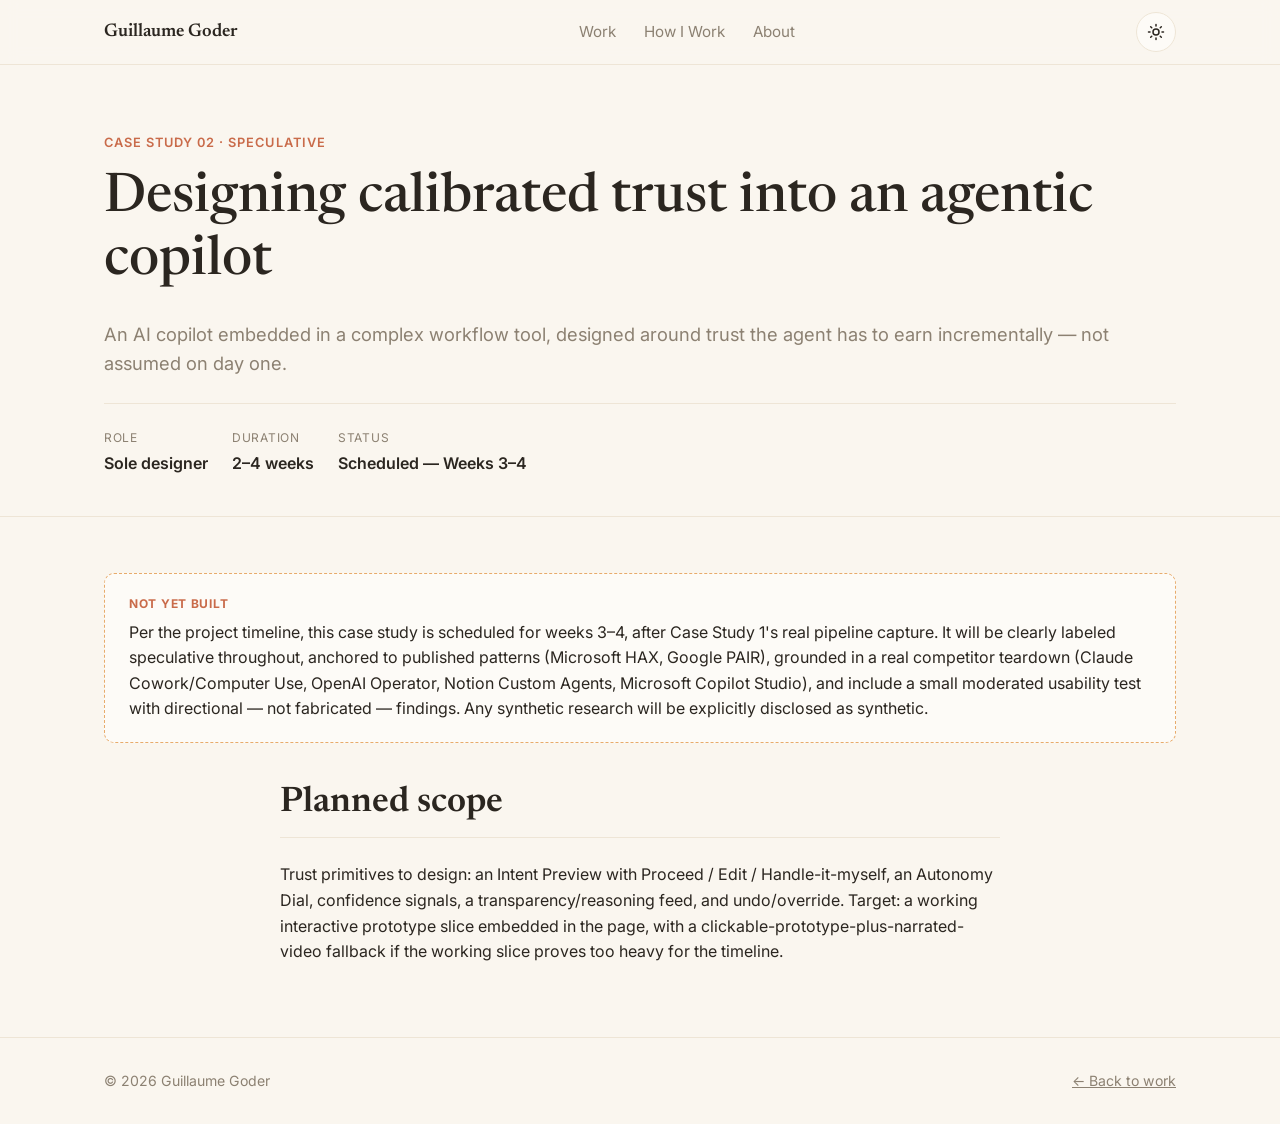
==== case-studies/agent-trust.html @ 8652c0f5 "Week 0: site shell, IA, visual system, dark mode" ====
<!DOCTYPE html>
<html lang="en" data-theme="light">
<head>
<meta charset="UTF-8" />
<meta name="viewport" content="width=device-width, initial-scale=1.0" />
<title>Calibrated Trust in an Agentic Copilot — Guillaume Goder</title>
<meta name="description" content="Case study: designing calibrated trust primitives — intent preview, autonomy dial, undo — into a speculative agentic copilot." />
<link rel="preconnect" href="https://fonts.googleapis.com">
<link rel="preconnect" href="https://fonts.gstatic.com" crossorigin>
<link href="https://fonts.googleapis.com/css2?family=Newsreader:ital,wght@0,400..600;1,400..600&family=Inter:wght@400;500;600;700&display=swap" rel="stylesheet">
<link rel="stylesheet" href="../styles.css" />
<script>
  (function () {
    var saved = localStorage.getItem("gg-theme");
    var theme = saved || (window.matchMedia("(prefers-color-scheme: dark)").matches ? "dark" : "light");
    document.documentElement.setAttribute("data-theme", theme);
  })();
</script>
</head>
<body>

<header class="site-header">
  <div class="wrap">
    <a class="brand" href="../index.html">Guillaume Goder</a>
    <nav aria-label="Primary">
      <ul class="nav-links">
        <li><a href="../index.html#work">Work</a></li>
        <li><a href="../index.html#how-i-work">How I Work</a></li>
        <li><a href="../index.html#about">About</a></li>
      </ul>
    </nav>
    <div style="display:flex; align-items:center; gap:10px;">
      <button class="theme-toggle" aria-label="Toggle dark mode" aria-pressed="false">
        <svg class="icon-sun" viewBox="0 0 24 24" fill="none" stroke="currentColor" stroke-width="2" stroke-linecap="round"><circle cx="12" cy="12" r="4"/><path d="M12 2v2M12 20v2M4.9 4.9l1.4 1.4M17.7 17.7l1.4 1.4M2 12h2M20 12h2M4.9 19.1l1.4-1.4M17.7 6.3l1.4-1.4"/></svg>
        <svg class="icon-moon" viewBox="0 0 24 24" fill="none" stroke="currentColor" stroke-width="2" stroke-linecap="round" stroke-linejoin="round"><path d="M21 12.8A9 9 0 1111.2 3a7 7 0 009.8 9.8z"/></svg>
      </button>
      <button class="nav-toggle" aria-label="Toggle menu" aria-expanded="false">
        <svg viewBox="0 0 24 24" width="18" height="18" fill="none" stroke="currentColor" stroke-width="2" stroke-linecap="round"><path d="M3 6h18M3 12h18M3 18h18"/></svg>
      </button>
    </div>
  </div>
</header>

<main>
  <article>
    <header class="cs-header">
      <div class="wrap">
        <span class="eyebrow">Case Study 02 · Speculative</span>
        <h1>Designing calibrated trust into an agentic copilot</h1>
        <p class="lede">An AI copilot embedded in a complex workflow tool, designed around trust the agent has to earn incrementally — not assumed on day one.</p>
        <div class="cs-meta">
          <div class="cs-meta-item"><div class="label">Role</div><div class="value">Sole designer</div></div>
          <div class="cs-meta-item"><div class="label">Duration</div><div class="value">2–4 weeks</div></div>
          <div class="cs-meta-item"><div class="label">Status</div><div class="value">Scheduled — Weeks 3–4</div></div>
        </div>
      </div>
    </header>

    <div class="cs-body">
      <div class="wrap">
        <div class="status-banner">
          <div class="label">Not yet built</div>
          <p style="margin:0;">Per the project timeline, this case study is scheduled for weeks 3–4, after Case Study 1's real pipeline capture. It will be clearly labeled speculative throughout, anchored to published patterns (Microsoft HAX, Google PAIR), grounded in a real competitor teardown (Claude Cowork/Computer Use, OpenAI Operator, Notion Custom Agents, Microsoft Copilot Studio), and include a small moderated usability test with directional — not fabricated — findings. Any synthetic research will be explicitly disclosed as synthetic.</p>
        </div>
        <section class="cs-block">
          <h2>Planned scope</h2>
          <p>Trust primitives to design: an Intent Preview with Proceed / Edit / Handle-it-myself, an Autonomy Dial, confidence signals, a transparency/reasoning feed, and undo/override. Target: a working interactive prototype slice embedded in the page, with a clickable-prototype-plus-narrated-video fallback if the working slice proves too heavy for the timeline.</p>
        </section>
      </div>
    </div>
  </article>
</main>

<footer class="site-footer">
  <div class="wrap">
    <p>© <span id="year"></span> Guillaume Goder</p>
    <p><a href="../index.html">← Back to work</a></p>
  </div>
</footer>

<script>document.getElementById("year").textContent = new Date().getFullYear();</script>
<script src="../script.js"></script>
</body>
</html>
---- styles.css ----
/* ==========================================================================
   Guillaume Goder — UX Portfolio
   Design system: Newsreader (headlines) + Inter (body/UI)
   Warm editorial palette, light + dark mode
   ========================================================================== */

:root {
  --bg: #FAF6EF;
  --surface: #FDFBF7;
  --text: #2B2620;
  --text-muted: #8C8172;
  --text-muted-2: #9A8F7A;
  --accent-1: #E8AB6B; /* ochre */
  --accent-2: #C96B4A; /* terracotta */
  --border: #EEE5D6;

  --font-head: "Newsreader", Georgia, serif;
  --font-body: "Inter", -apple-system, BlinkMacSystemFont, sans-serif;

  --radius: 10px;
  --max-width: 1120px;
  --transition: 180ms ease;
}

html[data-theme="dark"] {
  --bg: #1C1811;
  --surface: #221D15;
  --text: #F2EDE3;
  --text-muted: #A79A85;
  --text-muted-2: #A79A85;
  --accent-1: #EFB979;
  --accent-2: #E08A63;
  --border: #332B20;
}

* { box-sizing: border-box; }

html {
  scroll-behavior: smooth;
}

body {
  margin: 0;
  background: var(--bg);
  color: var(--text);
  font-family: var(--font-body);
  font-size: 16px;
  line-height: 1.6;
  transition: background var(--transition), color var(--transition);
  -webkit-font-smoothing: antialiased;
}

h1, h2, h3, h4 {
  font-family: var(--font-head);
  font-weight: 600;
  line-height: 1.15;
  margin: 0 0 0.5em;
  color: var(--text);
}

h1 { font-size: clamp(2.2rem, 5vw, 3.4rem); font-weight: 500; }
h2 { font-size: clamp(1.6rem, 3.2vw, 2.2rem); }
h3 { font-size: 1.3rem; }

p { margin: 0 0 1em; color: var(--text); }
p.lede { font-size: 1.15rem; color: var(--text-muted); }

a { color: inherit; }

.wrap {
  max-width: var(--max-width);
  margin: 0 auto;
  padding: 0 24px;
}

/* ---------------- Header / Nav ---------------- */

.site-header {
  position: sticky;
  top: 0;
  z-index: 50;
  background: color-mix(in srgb, var(--bg) 88%, transparent);
  backdrop-filter: blur(8px);
  border-bottom: 1px solid var(--border);
}

.site-header .wrap {
  display: flex;
  align-items: center;
  justify-content: space-between;
  height: 64px;
}

.brand {
  font-family: var(--font-head);
  font-size: 1.15rem;
  font-weight: 600;
  text-decoration: none;
  color: var(--text);
}

.nav-links {
  display: flex;
  align-items: center;
  gap: 28px;
  list-style: none;
  margin: 0;
  padding: 0;
}

.nav-links a {
  text-decoration: none;
  font-size: 0.95rem;
  color: var(--text-muted);
  transition: color var(--transition);
}

.nav-links a:hover { color: var(--accent-2); }

.theme-toggle {
  border: 1px solid var(--border);
  background: var(--surface);
  color: var(--text);
  border-radius: 999px;
  width: 40px;
  height: 40px;
  display: inline-flex;
  align-items: center;
  justify-content: center;
  cursor: pointer;
  transition: border-color var(--transition), transform var(--transition);
}

.theme-toggle:hover { border-color: var(--accent-2); }
.theme-toggle svg { width: 18px; height: 18px; }
html[data-theme="dark"] .icon-sun { display: none; }
html[data-theme="light"] .icon-moon { display: none; }

.nav-toggle {
  display: none;
  border: 1px solid var(--border);
  background: var(--surface);
  border-radius: 8px;
  width: 40px;
  height: 40px;
  align-items: center;
  justify-content: center;
  cursor: pointer;
}

/* ---------------- Hero ---------------- */

.hero {
  padding: 88px 0 64px;
  border-bottom: 1px solid var(--border);
}

.hero-grid {
  display: grid;
  grid-template-columns: 1.1fr 0.9fr;
  gap: 56px;
  align-items: center;
}

.eyebrow {
  display: inline-block;
  font-size: 0.8rem;
  letter-spacing: 0.08em;
  text-transform: uppercase;
  color: var(--accent-2);
  font-weight: 600;
  margin-bottom: 14px;
}

.hero h1 { margin-bottom: 0.35em; }

.hero .positioning {
  font-size: 1.2rem;
  color: var(--text-muted);
  max-width: 44ch;
  margin-bottom: 1.6em;
}

.hero-actions {
  display: flex;
  gap: 14px;
  flex-wrap: wrap;
}

.hero-visual {
  aspect-ratio: 4/3;
  border-radius: 16px;
  border: 1px solid var(--border);
  background:
    radial-gradient(circle at 30% 20%, color-mix(in srgb, var(--accent-1) 35%, transparent), transparent 60%),
    radial-gradient(circle at 75% 70%, color-mix(in srgb, var(--accent-2) 30%, transparent), transparent 55%),
    var(--surface);
  display: flex;
  align-items: center;
  justify-content: center;
  overflow: hidden;
}

.hero-visual svg { width: 72%; height: 72%; }

/* ---------------- Buttons ---------------- */

.btn {
  display: inline-flex;
  align-items: center;
  gap: 8px;
  padding: 12px 22px;
  border-radius: 999px;
  font-size: 0.95rem;
  font-weight: 600;
  text-decoration: none;
  cursor: pointer;
  border: 1px solid transparent;
  transition: transform var(--transition), background var(--transition), border-color var(--transition);
}

.btn-primary {
  background: var(--accent-2);
  color: #FDFBF7;
}
.btn-primary:hover { transform: translateY(-1px); }

.btn-secondary {
  background: transparent;
  border-color: var(--border);
  color: var(--text);
}
.btn-secondary:hover { border-color: var(--accent-2); }

/* ---------------- Case study cards ---------------- */

.section {
  padding: 72px 0;
}

.section-head {
  max-width: 60ch;
  margin-bottom: 40px;
}

.section-head .eyebrow { margin-bottom: 10px; }

.cards {
  display: grid;
  grid-template-columns: repeat(3, 1fr);
  gap: 24px;
}

.card {
  background: var(--surface);
  border: 1px solid var(--border);
  border-radius: var(--radius);
  padding: 28px;
  text-decoration: none;
  color: var(--text);
  display: flex;
  flex-direction: column;
  gap: 16px;
  transition: transform var(--transition), border-color var(--transition);
}

.card:hover {
  transform: translateY(-3px);
  border-color: var(--accent-2);
}

.card-icon {
  width: 44px;
  height: 44px;
  color: var(--accent-2);
}

.card-icon svg { width: 100%; height: 100%; }

.card-tag {
  display: inline-flex;
  align-items: center;
  gap: 6px;
  font-size: 0.78rem;
  color: var(--text-muted);
  text-transform: uppercase;
  letter-spacing: 0.06em;
}

.card h3 { margin-bottom: 4px; }

.card .card-status {
  margin-top: auto;
  font-size: 0.82rem;
  color: var(--accent-2);
  font-weight: 600;
}

/* ---------------- How I work strip ---------------- */

.how-strip {
  display: grid;
  grid-template-columns: repeat(4, 1fr);
  gap: 20px;
  border-top: 1px solid var(--border);
  border-bottom: 1px solid var(--border);
  padding: 40px 0;
}

.how-item {
  display: flex;
  flex-direction: column;
  gap: 10px;
}

.how-item .num {
  font-family: var(--font-head);
  font-size: 1.4rem;
  color: var(--accent-1);
}

.how-item h4 { margin: 0; font-size: 1rem; font-family: var(--font-body); font-weight: 600; }
.how-item p { font-size: 0.92rem; color: var(--text-muted); margin: 0; }

/* ---------------- About/contact ---------------- */

.about-grid {
  display: grid;
  grid-template-columns: 1fr 1fr;
  gap: 48px;
  align-items: start;
}

.about-links {
  display: flex;
  gap: 14px;
  flex-wrap: wrap;
  margin-top: 20px;
}

/* ---------------- Case study page ---------------- */

.cs-header {
  padding: 64px 0 40px;
  border-bottom: 1px solid var(--border);
}

.cs-meta {
  display: flex;
  flex-wrap: wrap;
  gap: 24px;
  margin-top: 24px;
  padding-top: 24px;
  border-top: 1px solid var(--border);
}

.cs-meta-item .label {
  font-size: 0.75rem;
  text-transform: uppercase;
  letter-spacing: 0.06em;
  color: var(--text-muted);
  margin-bottom: 4px;
}

.cs-meta-item .value { font-weight: 600; }

.cs-body {
  padding: 56px 0;
}

.cs-block {
  max-width: 72ch;
  margin: 0 auto 64px;
}

.cs-block:last-child { margin-bottom: 0; }

.cs-block h2 {
  border-bottom: 1px solid var(--border);
  padding-bottom: 14px;
  margin-bottom: 24px;
}

.callout {
  background: var(--surface);
  border: 1px solid var(--border);
  border-left: 4px solid var(--accent-2);
  border-radius: 8px;
  padding: 20px 24px;
  margin: 24px 0;
}

.callout .label {
  font-size: 0.75rem;
  text-transform: uppercase;
  letter-spacing: 0.06em;
  color: var(--accent-2);
  font-weight: 700;
  margin-bottom: 8px;
}

.status-banner {
  background: var(--surface);
  border: 1px dashed var(--accent-1);
  border-radius: var(--radius);
  padding: 20px 24px;
  margin-bottom: 40px;
}

.status-banner .label {
  font-size: 0.75rem;
  text-transform: uppercase;
  letter-spacing: 0.06em;
  color: var(--accent-2);
  font-weight: 700;
  margin-bottom: 6px;
}

.rejected-direction {
  border: 1px solid var(--border);
  border-radius: 8px;
  padding: 18px 22px;
  margin: 16px 0;
  background: var(--surface);
}

.rejected-direction .label {
  font-size: 0.78rem;
  font-weight: 700;
  color: var(--accent-2);
  text-transform: uppercase;
  letter-spacing: 0.05em;
  margin-bottom: 6px;
}

/* ---------------- Footer ---------------- */

.site-footer {
  border-top: 1px solid var(--border);
  padding: 32px 0;
}

.site-footer .wrap {
  display: flex;
  justify-content: space-between;
  align-items: center;
  flex-wrap: wrap;
  gap: 12px;
}

.site-footer p { margin: 0; color: var(--text-muted); font-size: 0.88rem; }

/* ---------------- Responsive ---------------- */

@media (max-width: 900px) {
  .hero-grid { grid-template-columns: 1fr; }
  .hero-visual { order: -1; aspect-ratio: 16/9; }
  .cards { grid-template-columns: 1fr; }
  .how-strip { grid-template-columns: repeat(2, 1fr); }
  .about-grid { grid-template-columns: 1fr; }
}

@media (max-width: 640px) {
  .nav-links { display: none; }
  .nav-toggle { display: inline-flex; }
  .site-header.nav-open .nav-links {
    display: flex;
    position: absolute;
    top: 64px;
    left: 0;
    right: 0;
    background: var(--bg);
    border-bottom: 1px solid var(--border);
    flex-direction: column;
    align-items: flex-start;
    padding: 20px 24px 28px;
    gap: 18px;
  }
  .how-strip { grid-template-columns: 1fr; }
  .cs-meta { gap: 16px; }
}
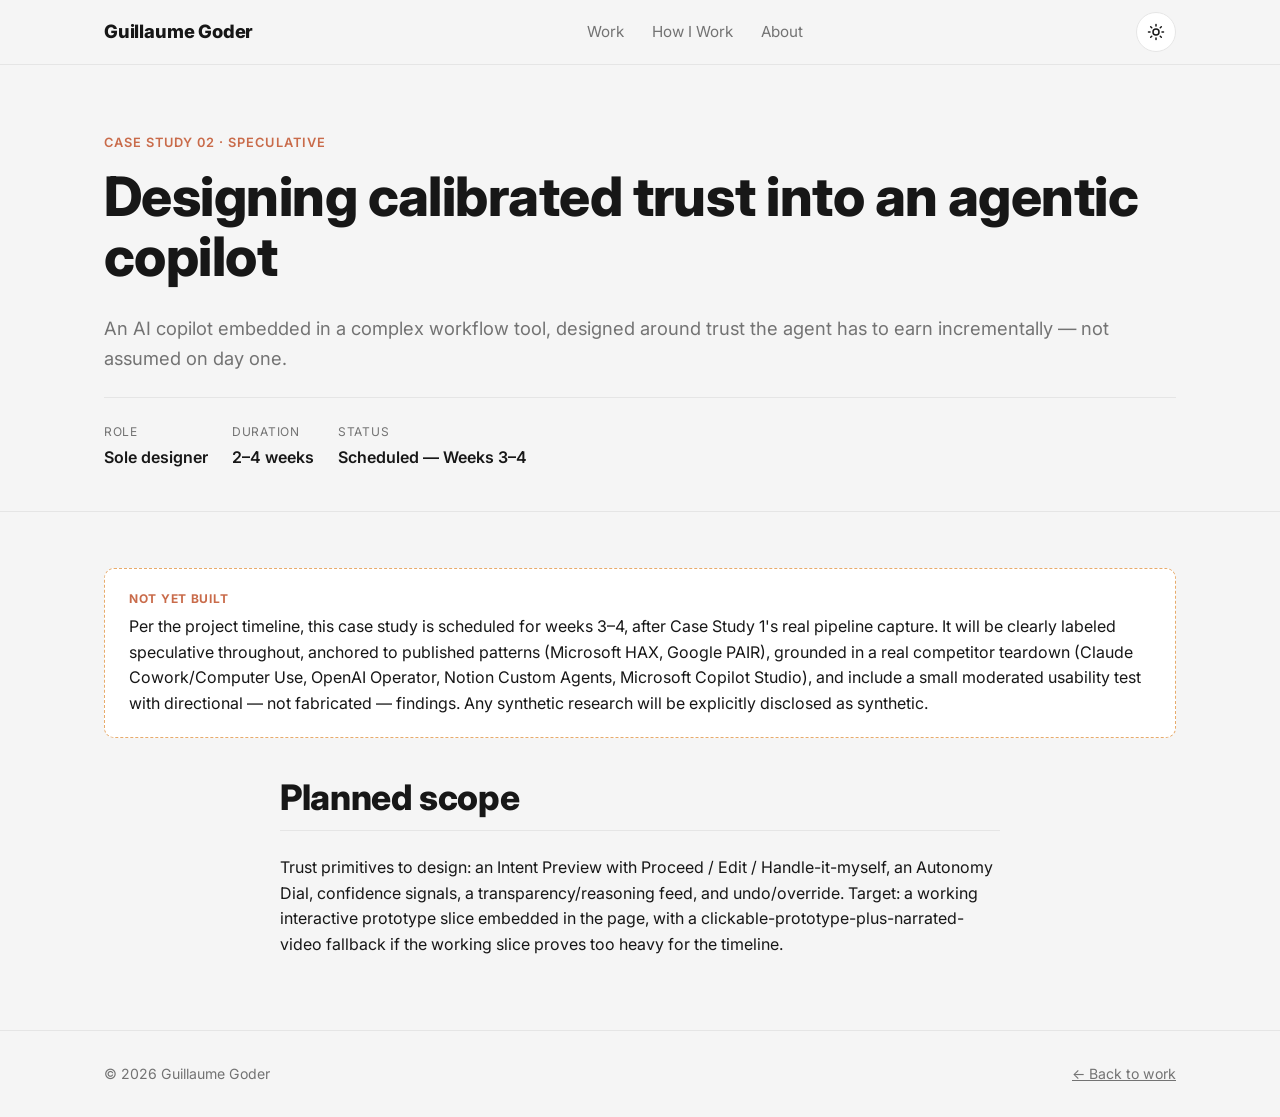
==== commit 021870bf: "Reskin: drop Newsreader, black/gray palette matching gaming site, add game-art portfolio link" ====
--- a/case-studies/agent-trust.html
+++ b/case-studies/agent-trust.html
@@ -7,7 +7,7 @@
 <meta name="description" content="Case study: designing calibrated trust primitives — intent preview, autonomy dial, undo — into a speculative agentic copilot." />
 <link rel="preconnect" href="https://fonts.googleapis.com">
 <link rel="preconnect" href="https://fonts.gstatic.com" crossorigin>
-<link href="https://fonts.googleapis.com/css2?family=Newsreader:ital,wght@0,400..600;1,400..600&family=Inter:wght@400;500;600;700&display=swap" rel="stylesheet">
+<link href="https://fonts.googleapis.com/css2?family=Inter:wght@300;400;500;600;700;800;900&display=swap" rel="stylesheet">
 <link rel="stylesheet" href="../styles.css" />
 <script>
   (function () {
--- a/styles.css
+++ b/styles.css
@@ -5,16 +5,16 @@
    ========================================================================== */
 
 :root {
-  --bg: #FAF6EF;
-  --surface: #FDFBF7;
-  --text: #2B2620;
-  --text-muted: #8C8172;
-  --text-muted-2: #9A8F7A;
+  --bg: #F5F5F5;
+  --surface: #FFFFFF;
+  --text: #171717;
+  --text-muted: #737373;
+  --text-muted-2: #737373;
   --accent-1: #E8AB6B; /* ochre */
   --accent-2: #C96B4A; /* terracotta */
-  --border: #EEE5D6;
-
-  --font-head: "Newsreader", Georgia, serif;
+  --border: #E5E5E5;
+
+  --font-head: "Inter", -apple-system, BlinkMacSystemFont, sans-serif;
   --font-body: "Inter", -apple-system, BlinkMacSystemFont, sans-serif;
 
   --radius: 10px;
@@ -23,14 +23,14 @@
 }
 
 html[data-theme="dark"] {
-  --bg: #1C1811;
-  --surface: #221D15;
-  --text: #F2EDE3;
-  --text-muted: #A79A85;
-  --text-muted-2: #A79A85;
+  --bg: #0A0A0A;
+  --surface: #141414;
+  --text: #F5F5F5;
+  --text-muted: #A3A3A3;
+  --text-muted-2: #A3A3A3;
   --accent-1: #EFB979;
   --accent-2: #E08A63;
-  --border: #332B20;
+  --border: #262626;
 }
 
 * { box-sizing: border-box; }
@@ -52,15 +52,16 @@
 
 h1, h2, h3, h4 {
   font-family: var(--font-head);
-  font-weight: 600;
-  line-height: 1.15;
+  font-weight: 800;
+  line-height: 1.1;
   margin: 0 0 0.5em;
   color: var(--text);
-}
-
-h1 { font-size: clamp(2.2rem, 5vw, 3.4rem); font-weight: 500; }
+  letter-spacing: -0.01em;
+}
+
+h1 { font-size: clamp(2.2rem, 5vw, 3.4rem); font-weight: 800; }
 h2 { font-size: clamp(1.6rem, 3.2vw, 2.2rem); }
-h3 { font-size: 1.3rem; }
+h3 { font-size: 1.3rem; font-weight: 700; }
 
 p { margin: 0 0 1em; color: var(--text); }
 p.lede { font-size: 1.15rem; color: var(--text-muted); }
@@ -94,7 +95,8 @@
 .brand {
   font-family: var(--font-head);
   font-size: 1.15rem;
-  font-weight: 600;
+  font-weight: 800;
+  letter-spacing: -0.01em;
   text-decoration: none;
   color: var(--text);
 }
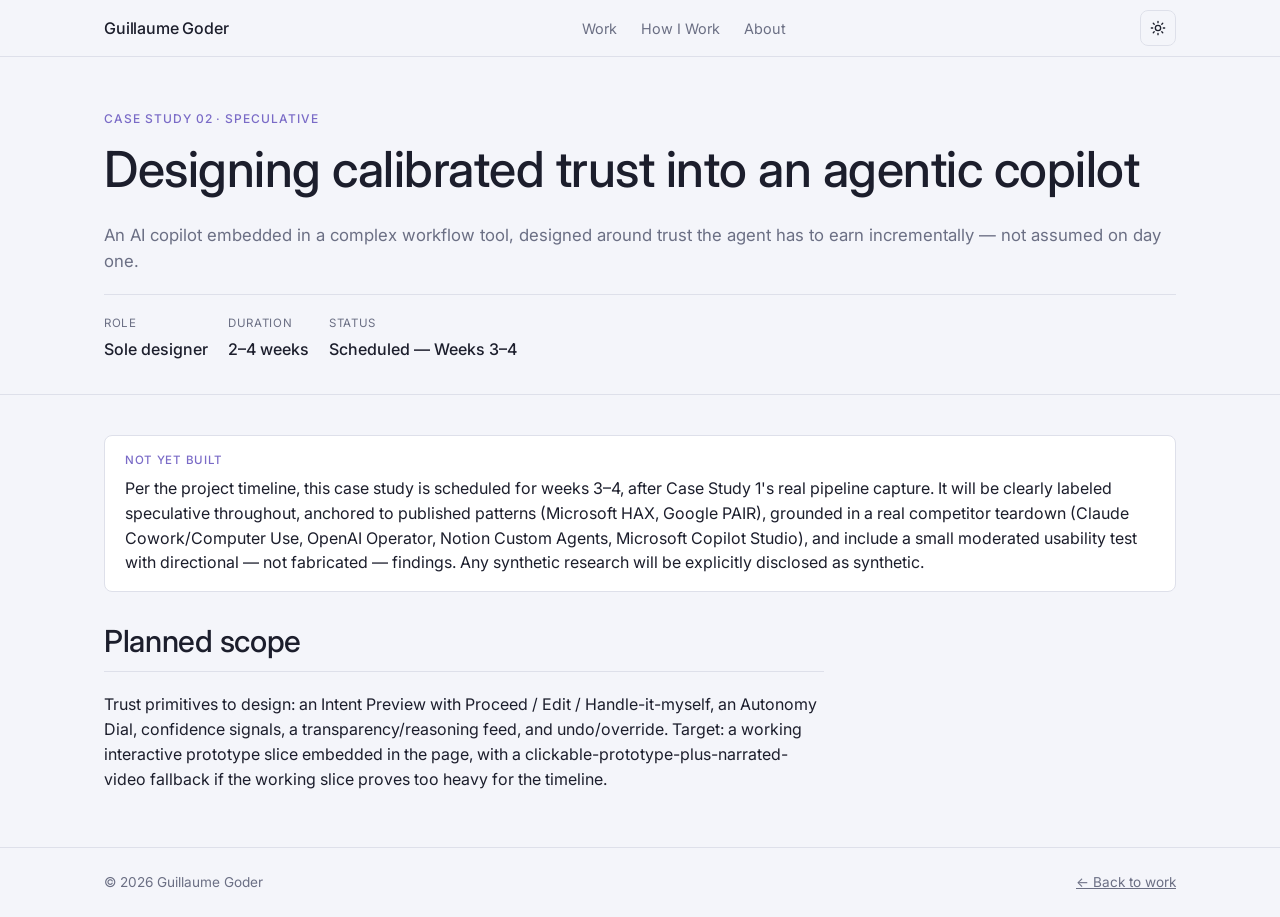
==== commit 3233acb8: "Reskin to Nocturne design system: blurple accent, mono-hue palette, weight-capped headings" ====
--- a/case-studies/agent-trust.html
+++ b/case-studies/agent-trust.html
@@ -7,7 +7,7 @@
 <meta name="description" content="Case study: designing calibrated trust primitives — intent preview, autonomy dial, undo — into a speculative agentic copilot." />
 <link rel="preconnect" href="https://fonts.googleapis.com">
 <link rel="preconnect" href="https://fonts.gstatic.com" crossorigin>
-<link href="https://fonts.googleapis.com/css2?family=Inter:wght@300;400;500;600;700;800;900&display=swap" rel="stylesheet">
+<link href="https://fonts.googleapis.com/css2?family=Inter:wght@300;400;500;600&display=swap" rel="stylesheet">
 <link rel="stylesheet" href="../styles.css" />
 <script>
   (function () {
--- a/styles.css
+++ b/styles.css
@@ -1,43 +1,56 @@
 /* ==========================================================================
    Guillaume Goder — UX Portfolio
-   Design system: Newsreader (headlines) + Inter (body/UI)
-   Warm editorial palette, light + dark mode
+   Design system: Nocturne (adapted) — quiet, compact, mono-hue dark theme
+   with a light companion derived from the same hue/accent.
+   Ground hue 230°, single accent #9184d9 (blurple), Inter throughout,
+   headings never bolder than 500, 8px radius, compact spacing, outline buttons.
    ========================================================================== */
 
 :root {
-  --bg: #F5F5F5;
+  /* Light mode — derived from Nocturne's hue 230 + shared accent */
+  --bg: #F4F5FA;
   --surface: #FFFFFF;
-  --text: #171717;
-  --text-muted: #737373;
-  --text-muted-2: #737373;
-  --accent-1: #E8AB6B; /* ochre */
-  --accent-2: #C96B4A; /* terracotta */
-  --border: #E5E5E5;
+  --text: #1C1E2C;
+  --text-muted: #6B6F84;
+  --text-muted-2: #6B6F84;
+  --accent: #7A6BC7;       /* accent-600, darker for contrast on light bg */
+  --accent-1: #7A6BC7;
+  --accent-2: #7A6BC7;
+  --accent-soft: color-mix(in srgb, #7A6BC7 12%, transparent);
+  --border: #DEE0EA;
 
   --font-head: "Inter", -apple-system, BlinkMacSystemFont, sans-serif;
   --font-body: "Inter", -apple-system, BlinkMacSystemFont, sans-serif;
 
-  --radius: 10px;
+  --radius: 8px;
   --max-width: 1120px;
-  --transition: 180ms ease;
+  --transition: 160ms ease;
+
+  /* Compact spacing scale, density 0.7x */
+  --space-1: 0.25rem;
+  --space-2: 0.5rem;
+  --space-3: 0.75rem;
+  --space-4: 1rem;
+  --space-6: 1.5rem;
+  --space-8: 2rem;
 }
 
 html[data-theme="dark"] {
-  --bg: #0A0A0A;
-  --surface: #141414;
-  --text: #F5F5F5;
-  --text-muted: #A3A3A3;
-  --text-muted-2: #A3A3A3;
-  --accent-1: #EFB979;
-  --accent-2: #E08A63;
-  --border: #262626;
+  --bg: #161826;         /* Nocturne ground */
+  --surface: #1D2032;    /* one ramp step lighter than ground */
+  --text: #E9E9ED;       /* Nocturne text */
+  --text-muted: #9A9CAC;
+  --text-muted-2: #9A9CAC;
+  --accent: #9184D9;     /* Nocturne accent, hand-pinned blurple */
+  --accent-1: #9184D9;
+  --accent-2: #9184D9;
+  --accent-soft: color-mix(in srgb, #9184D9 16%, transparent);
+  --border: #363A4D;
 }
 
 * { box-sizing: border-box; }
 
-html {
-  scroll-behavior: smooth;
-}
+html { scroll-behavior: smooth; }
 
 body {
   margin: 0;
@@ -45,28 +58,37 @@
   color: var(--text);
   font-family: var(--font-body);
   font-size: 16px;
-  line-height: 1.6;
+  line-height: 1.55;
   transition: background var(--transition), color var(--transition);
   -webkit-font-smoothing: antialiased;
 }
 
+/* Nocturne rule: hierarchy is size + space, never weight past 500 */
 h1, h2, h3, h4 {
   font-family: var(--font-head);
-  font-weight: 800;
-  line-height: 1.1;
+  font-weight: 500;
+  line-height: 1.15;
   margin: 0 0 0.5em;
   color: var(--text);
   letter-spacing: -0.01em;
-}
-
-h1 { font-size: clamp(2.2rem, 5vw, 3.4rem); font-weight: 800; }
-h2 { font-size: clamp(1.6rem, 3.2vw, 2.2rem); }
-h3 { font-size: 1.3rem; font-weight: 700; }
+  text-align: left;
+}
+
+h1 { font-size: clamp(2rem, 4.6vw, 3.1rem); font-weight: 500; }
+h2 { font-size: clamp(1.4rem, 2.8vw, 1.9rem); }
+h3 { font-size: 1.15rem; font-weight: 500; }
 
 p { margin: 0 0 1em; color: var(--text); }
-p.lede { font-size: 1.15rem; color: var(--text-muted); }
+p.lede { font-size: 1.05rem; color: var(--text-muted); }
 
 a { color: inherit; }
+
+::selection { background: var(--accent-soft); color: var(--text); }
+
+:focus-visible {
+  outline: 2px solid var(--accent);
+  outline-offset: 2px;
+}
 
 .wrap {
   max-width: var(--max-width);
@@ -74,13 +96,13 @@
   padding: 0 24px;
 }
 
-/* ---------------- Header / Nav ---------------- */
+/* ---------------- Header / Nav (flush-left, no center) ---------------- */
 
 .site-header {
   position: sticky;
   top: 0;
   z-index: 50;
-  background: color-mix(in srgb, var(--bg) 88%, transparent);
+  background: color-mix(in srgb, var(--bg) 90%, transparent);
   backdrop-filter: blur(8px);
   border-bottom: 1px solid var(--border);
 }
@@ -89,13 +111,13 @@
   display: flex;
   align-items: center;
   justify-content: space-between;
-  height: 64px;
+  height: 56px;
 }
 
 .brand {
   font-family: var(--font-head);
-  font-size: 1.15rem;
-  font-weight: 800;
+  font-size: 1rem;
+  font-weight: 500;
   letter-spacing: -0.01em;
   text-decoration: none;
   color: var(--text);
@@ -104,7 +126,7 @@
 .nav-links {
   display: flex;
   align-items: center;
-  gap: 28px;
+  gap: 24px;
   list-style: none;
   margin: 0;
   padding: 0;
@@ -112,190 +134,185 @@
 
 .nav-links a {
   text-decoration: none;
-  font-size: 0.95rem;
+  font-size: 0.9rem;
   color: var(--text-muted);
   transition: color var(--transition);
 }
 
-.nav-links a:hover { color: var(--accent-2); }
+.nav-links a:hover { color: var(--accent); }
 
 .theme-toggle {
   border: 1px solid var(--border);
-  background: var(--surface);
-  color: var(--text);
-  border-radius: 999px;
-  width: 40px;
-  height: 40px;
+  background: transparent;
+  color: var(--text);
+  border-radius: var(--radius);
+  width: 36px;
+  height: 36px;
   display: inline-flex;
   align-items: center;
   justify-content: center;
   cursor: pointer;
-  transition: border-color var(--transition), transform var(--transition);
-}
-
-.theme-toggle:hover { border-color: var(--accent-2); }
-.theme-toggle svg { width: 18px; height: 18px; }
+  transition: border-color var(--transition), background var(--transition);
+}
+
+.theme-toggle:hover { border-color: var(--accent); background: var(--accent-soft); }
+.theme-toggle svg { width: 16px; height: 16px; }
 html[data-theme="dark"] .icon-sun { display: none; }
 html[data-theme="light"] .icon-moon { display: none; }
 
 .nav-toggle {
   display: none;
   border: 1px solid var(--border);
-  background: var(--surface);
-  border-radius: 8px;
-  width: 40px;
-  height: 40px;
+  background: transparent;
+  border-radius: var(--radius);
+  width: 36px;
+  height: 36px;
   align-items: center;
   justify-content: center;
   cursor: pointer;
 }
 
-/* ---------------- Hero ---------------- */
+/* ---------------- Hero — left-aligned, asymmetric ---------------- */
 
 .hero {
-  padding: 88px 0 64px;
+  padding: 64px 0 48px;
   border-bottom: 1px solid var(--border);
 }
 
 .hero-grid {
   display: grid;
-  grid-template-columns: 1.1fr 0.9fr;
-  gap: 56px;
-  align-items: center;
+  grid-template-columns: 1.3fr 0.7fr;
+  gap: 40px;
+  align-items: end;
 }
 
 .eyebrow {
   display: inline-block;
-  font-size: 0.8rem;
+  font-size: 0.75rem;
   letter-spacing: 0.08em;
   text-transform: uppercase;
-  color: var(--accent-2);
-  font-weight: 600;
-  margin-bottom: 14px;
+  color: var(--accent);
+  font-weight: 500;
+  margin-bottom: 12px;
 }
 
 .hero h1 { margin-bottom: 0.35em; }
 
 .hero .positioning {
-  font-size: 1.2rem;
+  font-size: 1.1rem;
   color: var(--text-muted);
   max-width: 44ch;
-  margin-bottom: 1.6em;
+  margin-bottom: 1.5em;
 }
 
 .hero-actions {
   display: flex;
-  gap: 14px;
+  gap: 12px;
   flex-wrap: wrap;
 }
 
+/* Nocturne: don't flood large areas with accent — restrained line treatment only */
 .hero-visual {
   aspect-ratio: 4/3;
-  border-radius: 16px;
-  border: 1px solid var(--border);
-  background:
-    radial-gradient(circle at 30% 20%, color-mix(in srgb, var(--accent-1) 35%, transparent), transparent 60%),
-    radial-gradient(circle at 75% 70%, color-mix(in srgb, var(--accent-2) 30%, transparent), transparent 55%),
-    var(--surface);
+  border-radius: var(--radius);
+  border: 1px solid var(--border);
+  background: var(--surface);
   display: flex;
   align-items: center;
   justify-content: center;
   overflow: hidden;
 }
 
-.hero-visual svg { width: 72%; height: 72%; }
-
-/* ---------------- Buttons ---------------- */
+.hero-visual svg { width: 62%; height: 62%; opacity: 0.9; }
+
+/* ---------------- Buttons — outlined, never filled ---------------- */
 
 .btn {
   display: inline-flex;
   align-items: center;
   gap: 8px;
-  padding: 12px 22px;
-  border-radius: 999px;
-  font-size: 0.95rem;
-  font-weight: 600;
+  padding: 9px 18px;
+  border-radius: var(--radius);
+  font-size: 0.88rem;
+  font-weight: 500;
   text-decoration: none;
   cursor: pointer;
-  border: 1px solid transparent;
-  transition: transform var(--transition), background var(--transition), border-color var(--transition);
+  border: 1px solid var(--accent);
+  background: transparent;
+  color: var(--accent);
+  transition: background var(--transition), border-color var(--transition), color var(--transition);
 }
 
 .btn-primary {
-  background: var(--accent-2);
-  color: #FDFBF7;
-}
-.btn-primary:hover { transform: translateY(-1px); }
+  border-color: var(--accent);
+  color: var(--accent);
+  background: transparent;
+}
+.btn-primary:hover { background: var(--accent-soft); }
 
 .btn-secondary {
   background: transparent;
   border-color: var(--border);
   color: var(--text);
 }
-.btn-secondary:hover { border-color: var(--accent-2); }
+.btn-secondary:hover { border-color: var(--accent); color: var(--accent); }
 
 /* ---------------- Case study cards ---------------- */
 
-.section {
-  padding: 72px 0;
-}
-
-.section-head {
-  max-width: 60ch;
-  margin-bottom: 40px;
-}
-
-.section-head .eyebrow { margin-bottom: 10px; }
+.section { padding: 56px 0; }
+
+.section-head { max-width: 60ch; margin-bottom: 32px; }
+.section-head .eyebrow { margin-bottom: 8px; }
 
 .cards {
   display: grid;
   grid-template-columns: repeat(3, 1fr);
-  gap: 24px;
+  gap: 16px;
 }
 
 .card {
   background: var(--surface);
   border: 1px solid var(--border);
   border-radius: var(--radius);
-  padding: 28px;
+  padding: 22px;
   text-decoration: none;
   color: var(--text);
   display: flex;
   flex-direction: column;
-  gap: 16px;
-  transition: transform var(--transition), border-color var(--transition);
+  gap: 12px;
+  transition: border-color var(--transition), background var(--transition);
 }
 
 .card:hover {
-  transform: translateY(-3px);
-  border-color: var(--accent-2);
-}
-
-.card-icon {
-  width: 44px;
-  height: 44px;
-  color: var(--accent-2);
-}
-
+  border-color: var(--accent);
+  background: color-mix(in srgb, var(--surface) 92%, var(--accent) 8%);
+}
+
+.card-icon { width: 36px; height: 36px; color: var(--accent); }
 .card-icon svg { width: 100%; height: 100%; }
 
+/* Nocturne tag: small label tinted from the accent ramp */
 .card-tag {
   display: inline-flex;
   align-items: center;
   gap: 6px;
-  font-size: 0.78rem;
-  color: var(--text-muted);
-  text-transform: uppercase;
-  letter-spacing: 0.06em;
-}
-
-.card h3 { margin-bottom: 4px; }
+  font-size: 0.72rem;
+  color: var(--accent);
+  background: var(--accent-soft);
+  border-radius: 999px;
+  padding: 3px 10px;
+  width: fit-content;
+  text-transform: uppercase;
+  letter-spacing: 0.04em;
+}
+
+.card h3 { margin-bottom: 2px; }
 
 .card .card-status {
   margin-top: auto;
-  font-size: 0.82rem;
-  color: var(--accent-2);
-  font-weight: 600;
+  font-size: 0.8rem;
+  color: var(--accent);
+  font-weight: 500;
 }
 
 /* ---------------- How I work strip ---------------- */
@@ -303,133 +320,121 @@
 .how-strip {
   display: grid;
   grid-template-columns: repeat(4, 1fr);
-  gap: 20px;
+  gap: 16px;
   border-top: 1px solid var(--border);
   border-bottom: 1px solid var(--border);
-  padding: 40px 0;
-}
-
-.how-item {
-  display: flex;
-  flex-direction: column;
-  gap: 10px;
-}
+  padding: 32px 0;
+}
+
+.how-item { display: flex; flex-direction: column; gap: 8px; }
 
 .how-item .num {
   font-family: var(--font-head);
-  font-size: 1.4rem;
-  color: var(--accent-1);
-}
-
-.how-item h4 { margin: 0; font-size: 1rem; font-family: var(--font-body); font-weight: 600; }
-.how-item p { font-size: 0.92rem; color: var(--text-muted); margin: 0; }
+  font-weight: 500;
+  font-size: 1.2rem;
+  color: var(--accent);
+}
+
+.how-item h4 { margin: 0; font-size: 0.95rem; font-family: var(--font-body); font-weight: 500; }
+.how-item p { font-size: 0.88rem; color: var(--text-muted); margin: 0; }
 
 /* ---------------- About/contact ---------------- */
 
 .about-grid {
   display: grid;
-  grid-template-columns: 1fr 1fr;
-  gap: 48px;
+  grid-template-columns: 1.2fr 0.8fr;
+  gap: 40px;
   align-items: start;
 }
 
 .about-links {
   display: flex;
-  gap: 14px;
+  gap: 10px;
   flex-wrap: wrap;
+  margin-top: 16px;
+}
+
+/* ---------------- Case study page ---------------- */
+
+.cs-header { padding: 48px 0 32px; border-bottom: 1px solid var(--border); }
+
+.cs-meta {
+  display: flex;
+  flex-wrap: wrap;
+  gap: 20px;
   margin-top: 20px;
-}
-
-/* ---------------- Case study page ---------------- */
-
-.cs-header {
-  padding: 64px 0 40px;
-  border-bottom: 1px solid var(--border);
-}
-
-.cs-meta {
-  display: flex;
-  flex-wrap: wrap;
-  gap: 24px;
-  margin-top: 24px;
-  padding-top: 24px;
+  padding-top: 20px;
   border-top: 1px solid var(--border);
 }
 
 .cs-meta-item .label {
-  font-size: 0.75rem;
+  font-size: 0.72rem;
   text-transform: uppercase;
   letter-spacing: 0.06em;
   color: var(--text-muted);
   margin-bottom: 4px;
 }
 
-.cs-meta-item .value { font-weight: 600; }
-
-.cs-body {
-  padding: 56px 0;
-}
-
-.cs-block {
-  max-width: 72ch;
-  margin: 0 auto 64px;
-}
-
+.cs-meta-item .value { font-weight: 500; }
+
+.cs-body { padding: 40px 0; }
+
+.cs-block { max-width: 72ch; margin: 0 0 48px; }
 .cs-block:last-child { margin-bottom: 0; }
 
 .cs-block h2 {
   border-bottom: 1px solid var(--border);
-  padding-bottom: 14px;
-  margin-bottom: 24px;
+  padding-bottom: 12px;
+  margin-bottom: 20px;
 }
 
 .callout {
   background: var(--surface);
   border: 1px solid var(--border);
-  border-left: 4px solid var(--accent-2);
-  border-radius: 8px;
-  padding: 20px 24px;
-  margin: 24px 0;
+  border-left: 2px solid var(--accent);
+  border-radius: var(--radius);
+  padding: 16px 20px;
+  margin: 20px 0;
 }
 
 .callout .label {
-  font-size: 0.75rem;
+  font-size: 0.72rem;
   text-transform: uppercase;
   letter-spacing: 0.06em;
-  color: var(--accent-2);
-  font-weight: 700;
-  margin-bottom: 8px;
+  color: var(--accent);
+  font-weight: 500;
+  margin-bottom: 6px;
 }
 
 .status-banner {
   background: var(--surface);
-  border: 1px dashed var(--accent-1);
-  border-radius: var(--radius);
-  padding: 20px 24px;
-  margin-bottom: 40px;
+  border: 1px solid var(--border);
+  border-radius: var(--radius);
+  padding: 16px 20px;
+  margin-bottom: 32px;
 }
 
 .status-banner .label {
+  font-size: 0.72rem;
+  text-transform: uppercase;
+  letter-spacing: 0.06em;
+  color: var(--accent);
+  font-weight: 500;
+  margin-bottom: 6px;
+}
+
+.rejected-direction {
+  border: 1px solid var(--border);
+  border-radius: var(--radius);
+  padding: 14px 18px;
+  margin: 12px 0;
+  background: var(--surface);
+}
+
+.rejected-direction .label {
   font-size: 0.75rem;
-  text-transform: uppercase;
-  letter-spacing: 0.06em;
-  color: var(--accent-2);
-  font-weight: 700;
-  margin-bottom: 6px;
-}
-
-.rejected-direction {
-  border: 1px solid var(--border);
-  border-radius: 8px;
-  padding: 18px 22px;
-  margin: 16px 0;
-  background: var(--surface);
-}
-
-.rejected-direction .label {
-  font-size: 0.78rem;
-  font-weight: 700;
-  color: var(--accent-2);
+  font-weight: 500;
+  color: var(--accent);
   text-transform: uppercase;
   letter-spacing: 0.05em;
   margin-bottom: 6px;
@@ -437,10 +442,7 @@
 
 /* ---------------- Footer ---------------- */
 
-.site-footer {
-  border-top: 1px solid var(--border);
-  padding: 32px 0;
-}
+.site-footer { border-top: 1px solid var(--border); padding: 24px 0; }
 
 .site-footer .wrap {
   display: flex;
@@ -450,7 +452,7 @@
   gap: 12px;
 }
 
-.site-footer p { margin: 0; color: var(--text-muted); font-size: 0.88rem; }
+.site-footer p { margin: 0; color: var(--text-muted); font-size: 0.85rem; }
 
 /* ---------------- Responsive ---------------- */
 
@@ -468,16 +470,16 @@
   .site-header.nav-open .nav-links {
     display: flex;
     position: absolute;
-    top: 64px;
+    top: 56px;
     left: 0;
     right: 0;
     background: var(--bg);
     border-bottom: 1px solid var(--border);
     flex-direction: column;
     align-items: flex-start;
-    padding: 20px 24px 28px;
-    gap: 18px;
+    padding: 16px 24px 24px;
+    gap: 16px;
   }
   .how-strip { grid-template-columns: 1fr; }
-  .cs-meta { gap: 16px; }
-}
+  .cs-meta { gap: 14px; }
+}
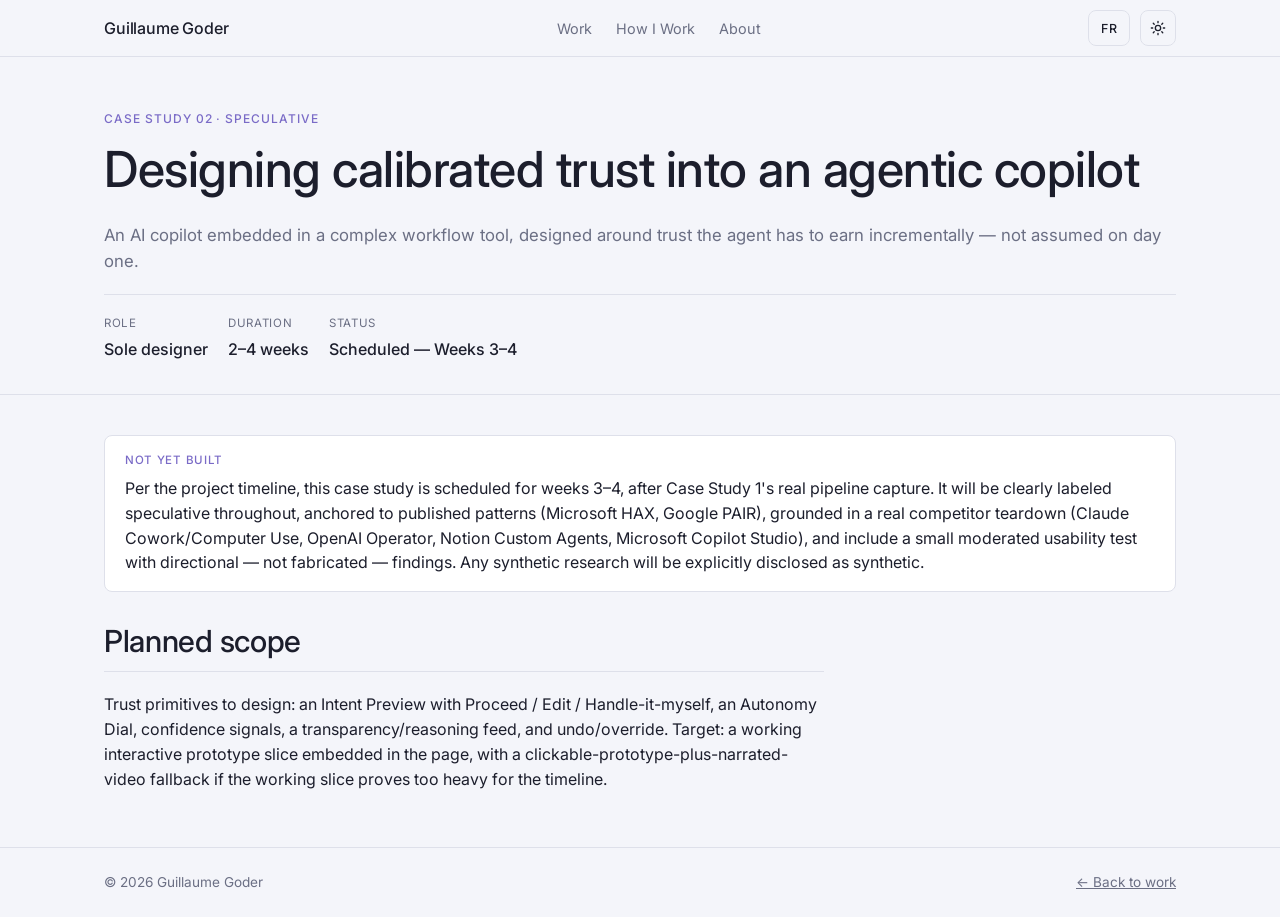
==== commit f7e68e74: "True black dark mode, fix About alignment/gap, capitalize game-art link, add EN/FR toggle" ====
--- a/case-studies/agent-trust.html
+++ b/case-studies/agent-trust.html
@@ -24,12 +24,13 @@
     <a class="brand" href="../index.html">Guillaume Goder</a>
     <nav aria-label="Primary">
       <ul class="nav-links">
-        <li><a href="../index.html#work">Work</a></li>
-        <li><a href="../index.html#how-i-work">How I Work</a></li>
-        <li><a href="../index.html#about">About</a></li>
+        <li><a href="../index.html#work" data-fr="Travaux">Work</a></li>
+        <li><a href="../index.html#how-i-work" data-fr="Ma méthode">How I Work</a></li>
+        <li><a href="../index.html#about" data-fr="À propos">About</a></li>
       </ul>
     </nav>
     <div style="display:flex; align-items:center; gap:10px;">
+      <button class="lang-toggle" aria-label="Passer en français">FR</button>
       <button class="theme-toggle" aria-label="Toggle dark mode" aria-pressed="false">
         <svg class="icon-sun" viewBox="0 0 24 24" fill="none" stroke="currentColor" stroke-width="2" stroke-linecap="round"><circle cx="12" cy="12" r="4"/><path d="M12 2v2M12 20v2M4.9 4.9l1.4 1.4M17.7 17.7l1.4 1.4M2 12h2M20 12h2M4.9 19.1l1.4-1.4M17.7 6.3l1.4-1.4"/></svg>
         <svg class="icon-moon" viewBox="0 0 24 24" fill="none" stroke="currentColor" stroke-width="2" stroke-linecap="round" stroke-linejoin="round"><path d="M21 12.8A9 9 0 1111.2 3a7 7 0 009.8 9.8z"/></svg>
@@ -45,13 +46,13 @@
   <article>
     <header class="cs-header">
       <div class="wrap">
-        <span class="eyebrow">Case Study 02 · Speculative</span>
-        <h1>Designing calibrated trust into an agentic copilot</h1>
-        <p class="lede">An AI copilot embedded in a complex workflow tool, designed around trust the agent has to earn incrementally — not assumed on day one.</p>
+        <span class="eyebrow" data-fr="Étude de cas 02 · Spéculatif">Case Study 02 · Speculative</span>
+        <h1 data-fr="Concevoir une confiance calibrée dans un copilote agentique">Designing calibrated trust into an agentic copilot</h1>
+        <p class="lede" data-fr="Un copilote IA intégré dans un outil de flux de travail complexe, conçu autour d'une confiance que l'agent doit gagner progressivement — jamais présumée dès le premier jour.">An AI copilot embedded in a complex workflow tool, designed around trust the agent has to earn incrementally — not assumed on day one.</p>
         <div class="cs-meta">
-          <div class="cs-meta-item"><div class="label">Role</div><div class="value">Sole designer</div></div>
-          <div class="cs-meta-item"><div class="label">Duration</div><div class="value">2–4 weeks</div></div>
-          <div class="cs-meta-item"><div class="label">Status</div><div class="value">Scheduled — Weeks 3–4</div></div>
+          <div class="cs-meta-item"><div class="label" data-fr="Rôle">Role</div><div class="value" data-fr="Designer unique">Sole designer</div></div>
+          <div class="cs-meta-item"><div class="label" data-fr="Durée">Duration</div><div class="value" data-fr="2 à 4 semaines">2–4 weeks</div></div>
+          <div class="cs-meta-item"><div class="label" data-fr="Statut">Status</div><div class="value" data-fr="Prévu — Semaines 3-4">Scheduled — Weeks 3–4</div></div>
         </div>
       </div>
     </header>
@@ -59,12 +60,12 @@
     <div class="cs-body">
       <div class="wrap">
         <div class="status-banner">
-          <div class="label">Not yet built</div>
-          <p style="margin:0;">Per the project timeline, this case study is scheduled for weeks 3–4, after Case Study 1's real pipeline capture. It will be clearly labeled speculative throughout, anchored to published patterns (Microsoft HAX, Google PAIR), grounded in a real competitor teardown (Claude Cowork/Computer Use, OpenAI Operator, Notion Custom Agents, Microsoft Copilot Studio), and include a small moderated usability test with directional — not fabricated — findings. Any synthetic research will be explicitly disclosed as synthetic.</p>
+          <div class="label" data-fr="Pas encore réalisé">Not yet built</div>
+          <p style="margin:0;" data-fr="Selon le calendrier du projet, cette étude de cas est prévue pour les semaines 3-4, après la capture réelle du pipeline de l'étude de cas 1. Elle sera clairement étiquetée comme spéculative du début à la fin, ancrée dans des modèles publiés (Microsoft HAX, Google PAIR), fondée sur une analyse réelle de concurrents (Claude Cowork/Computer Use, OpenAI Operator, Notion Custom Agents, Microsoft Copilot Studio), et inclura un petit test d'utilisabilité modéré avec des résultats directionnels — jamais fabriqués. Toute recherche synthétique sera explicitement présentée comme telle.">Per the project timeline, this case study is scheduled for weeks 3–4, after Case Study 1's real pipeline capture. It will be clearly labeled speculative throughout, anchored to published patterns (Microsoft HAX, Google PAIR), grounded in a real competitor teardown (Claude Cowork/Computer Use, OpenAI Operator, Notion Custom Agents, Microsoft Copilot Studio), and include a small moderated usability test with directional — not fabricated — findings. Any synthetic research will be explicitly disclosed as synthetic.</p>
         </div>
         <section class="cs-block">
-          <h2>Planned scope</h2>
-          <p>Trust primitives to design: an Intent Preview with Proceed / Edit / Handle-it-myself, an Autonomy Dial, confidence signals, a transparency/reasoning feed, and undo/override. Target: a working interactive prototype slice embedded in the page, with a clickable-prototype-plus-narrated-video fallback if the working slice proves too heavy for the timeline.</p>
+          <h2 data-fr="Portée prévue">Planned scope</h2>
+          <p data-fr="Primitives de confiance à concevoir : un Aperçu d'intention avec Continuer / Modifier / Le faire moi-même, un Curseur d'autonomie, des signaux de confiance, un flux de transparence/raisonnement, et l'annulation/la reprise en main. Objectif : une tranche de prototype interactif fonctionnel intégrée à la page, avec un repli en prototype cliquable accompagné d'une vidéo narrée si la tranche fonctionnelle s'avère trop lourde pour le calendrier.">Trust primitives to design: an Intent Preview with Proceed / Edit / Handle-it-myself, an Autonomy Dial, confidence signals, a transparency/reasoning feed, and undo/override. Target: a working interactive prototype slice embedded in the page, with a clickable-prototype-plus-narrated-video fallback if the working slice proves too heavy for the timeline.</p>
         </section>
       </div>
     </div>
@@ -74,7 +75,7 @@
 <footer class="site-footer">
   <div class="wrap">
     <p>© <span id="year"></span> Guillaume Goder</p>
-    <p><a href="../index.html">← Back to work</a></p>
+    <p><a href="../index.html" data-fr="← Retour aux projets">← Back to work</a></p>
   </div>
 </footer>
 
--- a/styles.css
+++ b/styles.css
@@ -36,16 +36,16 @@
 }
 
 html[data-theme="dark"] {
-  --bg: #161826;         /* Nocturne ground */
-  --surface: #1D2032;    /* one ramp step lighter than ground */
-  --text: #E9E9ED;       /* Nocturne text */
+  --bg: #0A0A0A;          /* true black ground, per Guillaume's request */
+  --surface: #141414;     /* neutral dark gray, one step lighter than ground */
+  --text: #E9E9ED;        /* Nocturne text */
   --text-muted: #9A9CAC;
   --text-muted-2: #9A9CAC;
-  --accent: #9184D9;     /* Nocturne accent, hand-pinned blurple */
+  --accent: #9184D9;      /* Nocturne accent, hand-pinned blurple — unchanged */
   --accent-1: #9184D9;
   --accent-2: #9184D9;
   --accent-soft: color-mix(in srgb, #9184D9 16%, transparent);
-  --border: #363A4D;
+  --border: #262626;      /* neutral dark gray border */
 }
 
 * { box-sizing: border-box; }
@@ -160,6 +160,23 @@
 html[data-theme="dark"] .icon-sun { display: none; }
 html[data-theme="light"] .icon-moon { display: none; }
 
+.lang-toggle {
+  border: 1px solid var(--border);
+  background: transparent;
+  color: var(--text);
+  border-radius: var(--radius);
+  height: 36px;
+  padding: 0 12px;
+  font-family: var(--font-body);
+  font-size: 0.78rem;
+  font-weight: 500;
+  letter-spacing: 0.02em;
+  cursor: pointer;
+  transition: border-color var(--transition), background var(--transition), color var(--transition);
+}
+
+.lang-toggle:hover { border-color: var(--accent); background: var(--accent-soft); color: var(--accent); }
+
 .nav-toggle {
   display: none;
   border: 1px solid var(--border);
@@ -344,7 +361,7 @@
   display: grid;
   grid-template-columns: 1.2fr 0.8fr;
   gap: 40px;
-  align-items: start;
+  align-items: center;
 }
 
 .about-links {
